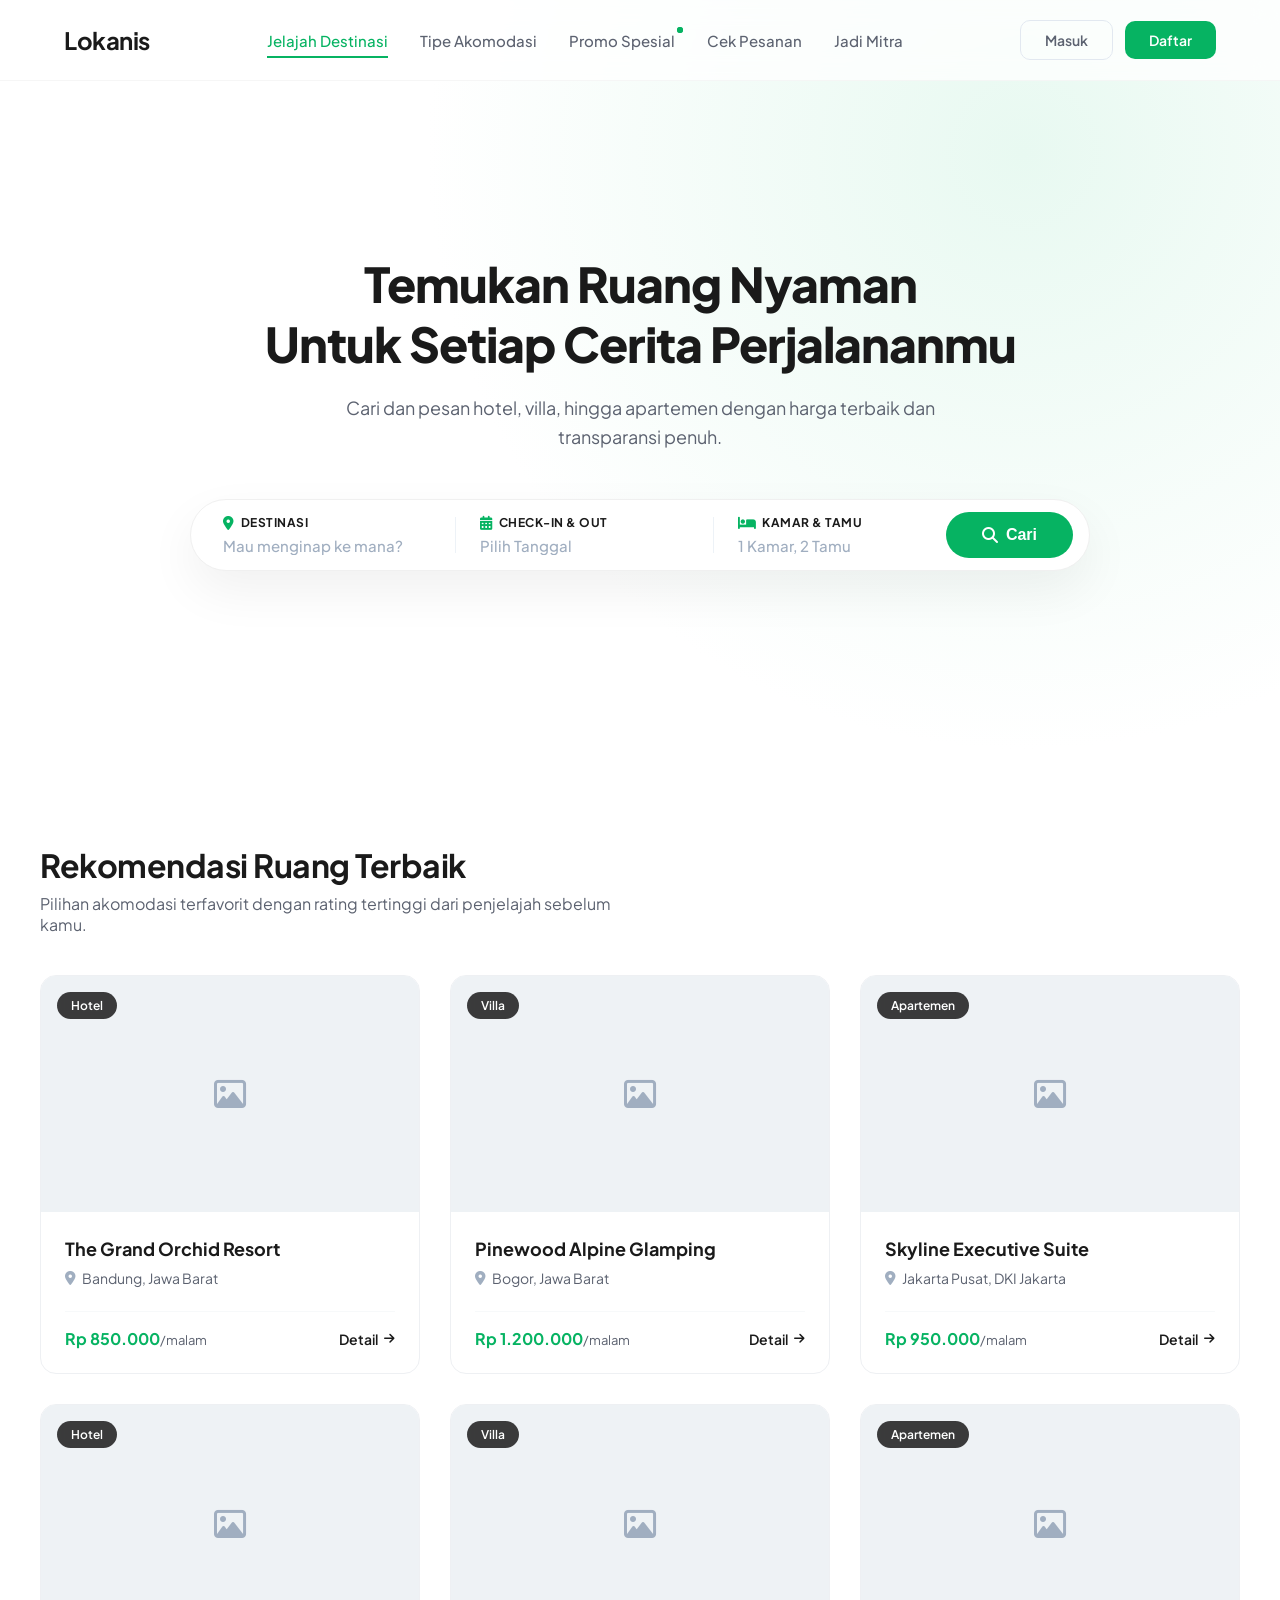
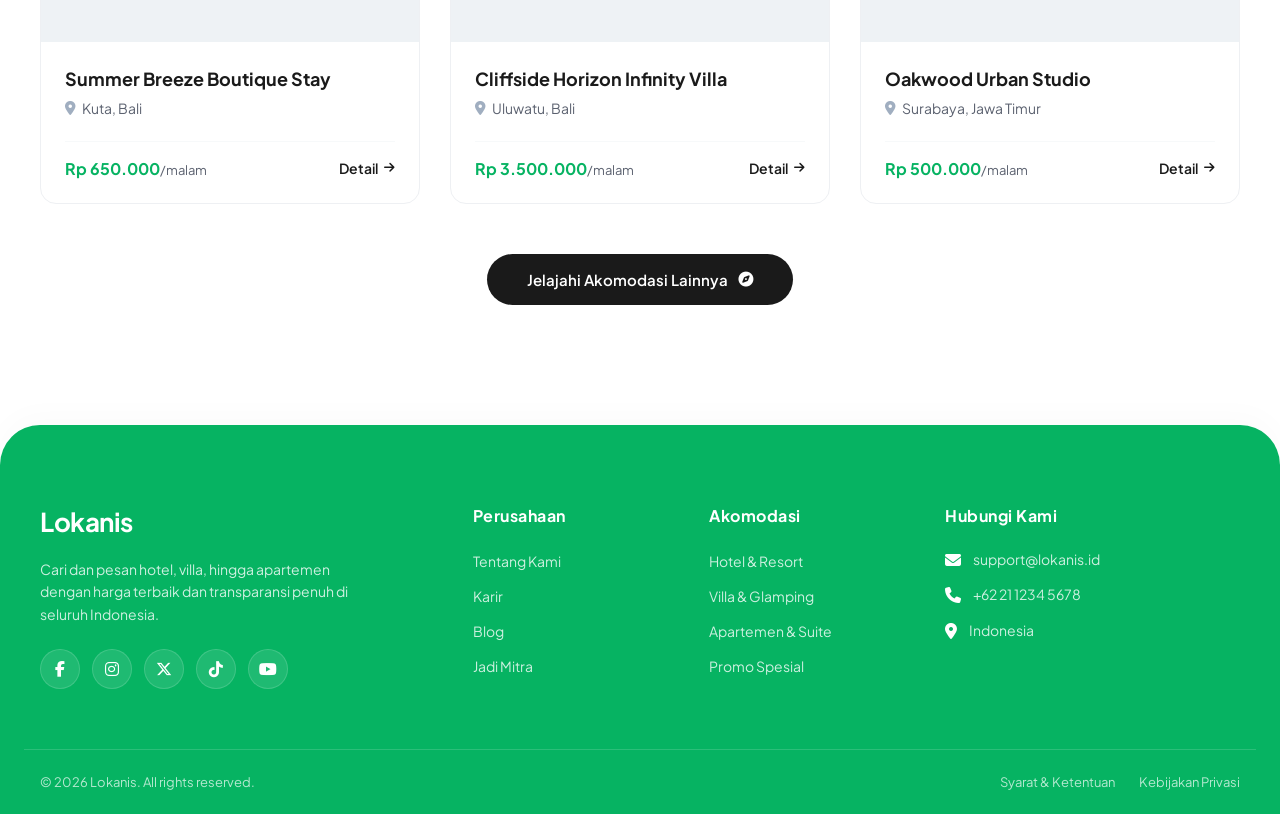
==== index.html @ 5cc17e64 "first commit" ====
<!DOCTYPE html>
<html lang="id">
<head>
  <meta charset="UTF-8">
  <meta name="viewport" content="width=device-width, initial-scale=1.0">
  <title>Lokanis - Cari Akomodasi Terbaik</title>
  <link rel="preconnect" href="https://fonts.googleapis.com">
  <link rel="preconnect" href="https://fonts.gstatic.com" crossorigin>
  <link href="https://fonts.googleapis.com/css2?family=Plus+Jakarta+Sans:wght@400;500;600;700&display=swap" rel="stylesheet">
  <link rel="stylesheet" href="https://cdnjs.cloudflare.com/ajax/libs/font-awesome/6.4.0/css/all.min.css">
  <link rel="stylesheet" href="../assets/css/index.css">
</head>
<body>

  <header class="navbar-header">
    <div class="navbar-container">
      <a href="#" class="logo">Lokanis</a>

      <nav class="nav-menu">
        <ul class="nav-list">
          <li class="nav-item"><a href="#" class="nav-link active">Jelajah Destinasi</a></li>
          <li class="nav-item"><a href="#" class="nav-link">Tipe Akomodasi</a></li>
          <li class="nav-item">
            <a href="#" class="nav-link promo-link">
              Promo Spesial <span class="promo-badge"></span>
            </a>
          </li>
          <li class="nav-item"><a href="#" class="nav-link">Cek Pesanan</a></li>
          <li class="nav-item"><a href="#" class="nav-link">Jadi Mitra</a></li>
        </ul>

        <div class="mobile-auth-buttons">
          <a href="#" class="btn-secondary">Masuk</a>
          <a href="#" class="btn-primary">Daftar</a>
        </div>
      </nav>

      <div class="auth-buttons">
        <a href="#" class="btn-secondary">Masuk</a>
        <a href="#" class="btn-primary">Daftar</a>
      </div>

      <button class="hamburger" aria-label="Toggle menu">
        <span class="bar"></span>
        <span class="bar"></span>
        <span class="bar"></span>
      </button>
    </div>
  </header>

  <section class="hero-section">
    <div class="hero-container">
      <h1 class="hero-heading">Temukan Ruang Nyaman<br>Untuk Setiap Cerita Perjalananmu</h1>
      <p class="hero-subheading">Cari dan pesan hotel, villa, hingga apartemen dengan harga terbaik dan transparansi penuh.</p>

      <div class="search-container">
        <form class="search-form">
          
          <div class="search-group">
            <label><i class="fa-solid fa-location-dot icon-green"></i> Destinasi</label>
            <input type="text" placeholder="Mau menginap ke mana?" required>
          </div>
          
          <div class="search-divider"></div>

          <div class="search-group">
            <label><i class="fa-solid fa-calendar-days icon-green"></i> Check-in & Out</label>
            <input type="text" placeholder="Pilih Tanggal" onfocus="(this.type='date')" onblur="(this.type='text')">
          </div>

          <div class="search-divider"></div>

          <div class="search-group">
            <label><i class="fa-solid fa-bed icon-green"></i> Kamar & Tamu</label>
            <input type="text" placeholder="1 Kamar, 2 Tamu">
          </div>

          <button type="submit" class="btn-search">
            <i class="fa-solid fa-magnifying-glass"></i> <span>Cari</span>
          </button>

        </form>
      </div>
    </div>
  </section>

  <section class="accommodation-section">
    <div class="section-container">
      
      <div class="section-header">
        <h2 class="section-title">Rekomendasi Ruang Terbaik</h2>
        <p class="section-subtitle">Pilihan akomodasi terfavorit dengan rating tertinggi dari penjelajah sebelum kamu.</p>
      </div>

      <div class="cards-grid">
        
        <div class="card-item">
          <div class="card-image-wrapper">
            <span class="card-badge">Hotel</span>
            <div class="card-image-placeholder">
              <i class="fa-regular fa-image"></i>
            </div>
          </div>
          <div class="card-content">
            <h3 class="card-title">The Grand Orchid Resort</h3>
            <p class="card-location"><i class="fa-solid fa-location-dot"></i> Bandung, Jawa Barat</p>
            <div class="card-footer">
              <div class="card-price">
                <span class="price-amount">Rp 850.000</span><span class="price-unit">/malam</span>
              </div>
              <a href="#" class="btn-detail">Detail <i class="fa-solid fa-arrow-right"></i></a>
            </div>
          </div>
        </div>

        <div class="card-item">
          <div class="card-image-wrapper">
            <span class="card-badge">Villa</span>
            <div class="card-image-placeholder">
              <i class="fa-regular fa-image"></i>
            </div>
          </div>
          <div class="card-content">
            <h3 class="card-title">Pinewood Alpine Glamping</h3>
            <p class="card-location"><i class="fa-solid fa-location-dot"></i> Bogor, Jawa Barat</p>
            <div class="card-footer">
              <div class="card-price">
                <span class="price-amount">Rp 1.200.000</span><span class="price-unit">/malam</span>
              </div>
              <a href="#" class="btn-detail">Detail <i class="fa-solid fa-arrow-right"></i></a>
            </div>
          </div>
        </div>

        <div class="card-item">
          <div class="card-image-wrapper">
            <span class="card-badge">Apartemen</span>
            <div class="card-image-placeholder">
              <i class="fa-regular fa-image"></i>
            </div>
          </div>
          <div class="card-content">
            <h3 class="card-title">Skyline Executive Suite</h3>
            <p class="card-location"><i class="fa-solid fa-location-dot"></i> Jakarta Pusat, DKI Jakarta</p>
            <div class="card-footer">
              <div class="card-price">
                <span class="price-amount">Rp 950.000</span><span class="price-unit">/malam</span>
              </div>
              <a href="#" class="btn-detail">Detail <i class="fa-solid fa-arrow-right"></i></a>
            </div>
          </div>
        </div>

        <div class="card-item">
          <div class="card-image-wrapper">
            <span class="card-badge">Hotel</span>
            <div class="card-image-placeholder">
              <i class="fa-regular fa-image"></i>
            </div>
          </div>
          <div class="card-content">
            <h3 class="card-title">Summer Breeze Boutique Stay</h3>
            <p class="card-location"><i class="fa-solid fa-location-dot"></i> Kuta, Bali</p>
            <div class="card-footer">
              <div class="card-price">
                <span class="price-amount">Rp 650.000</span><span class="price-unit">/malam</span>
              </div>
              <a href="#" class="btn-detail">Detail <i class="fa-solid fa-arrow-right"></i></a>
            </div>
          </div>
        </div>

        <div class="card-item">
          <div class="card-image-wrapper">
            <span class="card-badge">Villa</span>
            <div class="card-image-placeholder">
              <i class="fa-regular fa-image"></i>
            </div>
          </div>
          <div class="card-content">
            <h3 class="card-title">Cliffside Horizon Infinity Villa</h3>
            <p class="card-location"><i class="fa-solid fa-location-dot"></i> Uluwatu, Bali</p>
            <div class="card-footer">
              <div class="card-price">
                <span class="price-amount">Rp 3.500.000</span><span class="price-unit">/malam</span>
              </div>
              <a href="#" class="btn-detail">Detail <i class="fa-solid fa-arrow-right"></i></a>
            </div>
          </div>
        </div>

        <div class="card-item">
          <div class="card-image-wrapper">
            <span class="card-badge">Apartemen</span>
            <div class="card-image-placeholder">
              <i class="fa-regular fa-image"></i>
            </div>
          </div>
          <div class="card-content">
            <h3 class="card-title">Oakwood Urban Studio</h3>
            <p class="card-location"><i class="fa-solid fa-location-dot"></i> Surabaya, Jawa Timur</p>
            <div class="card-footer">
              <div class="card-price">
                <span class="price-amount">Rp 500.000</span><span class="price-unit">/malam</span>
              </div>
              <a href="#" class="btn-detail">Detail <i class="fa-solid fa-arrow-right"></i></a>
            </div>
          </div>
        </div>

      </div>

      <div class="explore-action">
        <a href="#" class="btn-explore">Jelajahi Akomodasi Lainnya <i class="fa-solid fa-compass"></i></a>
      </div>

    </div>
  </section>

  <footer class="global-footer">
    <div class="footer-wrapper-rounded"> <div class="footer-container">
        <div class="footer-column brand-info">
          <a href="#" class="footer-logo">Lokanis</a>
          <p class="footer-desc">Cari dan pesan hotel, villa, hingga apartemen dengan harga terbaik dan transparansi penuh di seluruh Indonesia.</p>
          <div class="social-medias">
            <a href="#" class="social-icon" aria-label="Facebook"><i class="fa-brands fa-facebook-f"></i></a>
            <a href="#" class="social-icon" aria-label="Instagram"><i class="fa-brands fa-instagram"></i></a>
            <a href="#" class="social-icon" aria-label="X (Twitter)"><i class="fa-brands fa-x-twitter"></i></a>
            <a href="#" class="social-icon" aria-label="TikTok"><i class="fa-brands fa-tiktok"></i></a>
            <a href="#" class="social-icon" aria-label="YouTube"><i class="fa-brands fa-youtube"></i></a>
          </div>
        </div>

        <div class="footer-column">
          <h3 class="footer-title">Perusahaan</h3>
          <ul class="footer-links">
            <li><a href="#">Tentang Kami</a></li>
            <li><a href="#">Karir</a></li>
            <li><a href="#">Blog</a></li>
            <li><a href="#">Jadi Mitra</a></li>
          </ul>
        </div>

        <div class="footer-column">
          <h3 class="footer-title">Akomodasi</h3>
          <ul class="footer-links">
            <li><a href="#">Hotel & Resort</a></li>
            <li><a href="#">Villa & Glamping</a></li>
            <li><a href="#">Apartemen & Suite</a></li>
            <li><a href="#">Promo Spesial</a></li>
          </ul>
        </div>

        <div class="footer-column contact-info">
          <h3 class="footer-title">Hubungi Kami</h3>
          <ul class="footer-contact-list">
            <li><i class="fa-solid fa-envelope"></i> support@lokanis.id</li>
            <li><i class="fa-solid fa-phone"></i> +62 21 1234 5678</li>
            <li><i class="fa-solid fa-location-dot"></i>Indonesia</li>
          </ul>
        </div>
      </div>

      <div class="footer-bottom">
        <div class="footer-bottom-container">
          <p>&copy; 2026 Lokanis. All rights reserved.</p>
          <div class="footer-bottom-links">
            <a href="#">Syarat & Ketentuan</a>
            <a href="#">Kebijakan Privasi</a>
          </div>
        </div>
      </div>

    </div>
  </footer>

  <script src="../assets/js/index.js"></script>
</body>
</html>
---- assets/css/index.css ----
:root {
  --primary-green: #06b362;
  --primary-green-hover: #05924e;
  --dark-text: #1a1a1a;
  --muted-text: #5c6270;
  --bg-white: #ffffff;
  --transition-smooth: all 0.4s cubic-bezier(0.16, 1, 0.3, 1);
}

* {
  margin: 0;
  padding: 0;
  box-sizing: border-box;
}

body {
  font-family: 'Plus Jakarta Sans', sans-serif;
  background-color: #f8f9fa;
  min-height: 100vh;
}

/* ==========================================================================
   STICKY & TRANSPARENT BLUR NAVBAR
   ========================================================================== */
.navbar-header {
  position: fixed; /* Membuat navbar menempel di atas */
  top: 0;
  left: 0;
  width: 100%;
  background-color: rgba(255, 255, 255, 0.75); /* Transparan transisi tipis */
  backdrop-filter: blur(12px); /* Efek kaca (Glassmorphism) tembus pandang belakang */
  -webkit-backdrop-filter: blur(12px);
  border-bottom: 1px solid rgba(240, 240, 240, 0.6);
  z-index: 1000;
  transition: var(--transition-smooth);
}

/* Ketika di-scroll, background sedikit lebih solid & rapat */
.navbar-header.scrolled {
  background-color: rgba(255, 255, 255, 0.95);
  box-shadow: 0 10px 30px rgba(0, 0, 0, 0.04);
  border-bottom: 1px solid #f0f0f0;
}

.navbar-container {
  max-width: 1200px;
  margin: 0 auto;
  padding: 20px 24px;
  display: flex;
  align-items: center;
  justify-content: space-between;
  transition: var(--transition-smooth);
}

.navbar-header.scrolled .navbar-container {
  padding: 14px 24px; /* Mengecil halus saat di-scroll */
}

/* Logo & Menu */
.logo {
  font-size: 24px;
  font-weight: 700;
  color: var(--dark-text);
  text-decoration: none;
  letter-spacing: -0.5px;
}

.nav-list {
  display: flex;
  list-style: none;
  gap: 32px;
  align-items: center;
}

.nav-link {
  font-size: 15px;
  font-weight: 500;
  color: var(--muted-text);
  text-decoration: none;
  position: relative;
  padding: 8px 0;
  transition: var(--transition-smooth);
}

.nav-link:hover, .nav-link.active {
  color: var(--primary-green);
}

.nav-link::after {
  content: '';
  position: absolute;
  bottom: 0;
  left: 0;
  width: 0;
  height: 2px;
  background-color: var(--primary-green);
  transition: var(--transition-smooth);
}

.nav-link:hover::after, .nav-link.active::after {
  width: 100%;
}

/* Promo Badge Pulse */
.promo-link { position: relative; }
.promo-badge {
  width: 6px;
  height: 6px;
  background-color: var(--primary-green);
  border-radius: 50%;
  position: absolute;
  top: 4px;
  right: -8px;
}
.promo-badge::before {
  content: '';
  position: absolute;
  width: 100%; height: 100%;
  background-color: var(--primary-green);
  border-radius: 50%;
  animation: pulse 1.8s infinite ease-in-out;
}
@keyframes pulse {
  0% { transform: scale(1); opacity: 0.8; }
  100% { transform: scale(3.5); opacity: 0; }
}

/* Buttons Styling */
.auth-buttons {
  display: flex;
  align-items: center;
  gap: 12px;
}

/* FIX BUG DESKTOP: Menyembunyikan tombol mobile auth di layar lebar agar tidak menumpuk */
.mobile-auth-buttons {
  display: none; 
}

.btn-primary {
  background-color: var(--primary-green);
  color: var(--bg-white);
  padding: 10px 24px;
  border-radius: 10px;
  font-weight: 600;
  text-decoration: none;
  font-size: 14px;
  transition: var(--transition-smooth);
}

.btn-primary:hover {
  background-color: var(--primary-green-hover);
  transform: translateY(-1px);
  box-shadow: 0 6px 20px rgba(6, 179, 98, 0.25);
}

.btn-secondary {
  background: transparent;
  color: var(--muted-text);
  padding: 10px 24px;
  border-radius: 10px;
  font-weight: 600;
  text-decoration: none;
  font-size: 14px;
  border: 1.5px solid #e2e8f0;
  transition: var(--transition-smooth);
}

.btn-secondary:hover {
  border-color: var(--primary-green);
  color: var(--primary-green);
}

/* Hamburger */
.hamburger {
  display: none;
  cursor: pointer;
  background: none;
  border: none;
  padding: 5px;
  z-index: 1100;
}

.bar {
  display: block;
  width: 24px;
  height: 2px;
  margin: 5px auto;
  background-color: var(--dark-text);
  transition: var(--transition-smooth);
}

/* ==========================================================================
   HERO SECTION DESIGN WITH MODERN LIGHT BG
   ========================================================================== */
.hero-section {
  position: relative;
  padding: 160px 24px 100px 24px; /* Ruang atas disesuaikan agar tidak tertutup sticky navbar */
  background: radial-gradient(circle at 80% 20%, #e8f9f1 0%, #ffffff 50%);
  min-height: 85vh;
  display: flex;
  align-items: center;
  justify-content: center;
  text-align: center;
}

.hero-container {
  max-width: 900px;
  width: 100%;
}

.hero-heading {
  font-size: 48px;
  font-weight: 800;
  color: var(--dark-text);
  line-height: 1.25;
  letter-spacing: -1px;
  margin-bottom: 20px;
}

.hero-subheading {
  font-size: 18px;
  color: var(--muted-text);
  font-weight: 400;
  max-width: 640px;
  margin: 0 auto 48px auto;
  line-height: 1.6;
}

/* ==========================================================================
   SEARCH BAR COMPONENT (PREMIUM & CLEAN)
   ========================================================================== */
.search-container {
  background-color: var(--bg-white);
  padding: 12px 16px 12px 32px;
  border-radius: 100px; /* Bentuk kapsul sempurna pill-shaped */
  box-shadow: 0 20px 50px rgba(0, 0, 0, 0.06);
  border: 1px solid #f0f0f0;
  width: 100%;
}

.search-form {
  display: flex;
  align-items: center;
  justify-content: space-between;
  width: 100%;
}

.search-group {
  display: flex;
  flex-direction: column;
  align-items: flex-start;
  flex: 1;
  padding-right: 12px;
}

.search-group label {
  font-size: 12px;
  font-weight: 700;
  text-transform: uppercase;
  color: var(--dark-text);
  margin-bottom: 6px;
  display: flex;
  align-items: center;
  gap: 6px;
  letter-spacing: 0.5px;
}

.icon-green {
  color: var(--primary-green);
  font-size: 14px;
}

.search-group input {
  border: none;
  outline: none;
  width: 100%;
  font-family: inherit;
  font-size: 15px;
  font-weight: 500;
  color: var(--dark-text);
  background: transparent;
}

.search-group input::placeholder {
  color: #a0aec0;
}

/* Pembatas vertikal antar input form */
.search-divider {
  width: 1px;
  height: 36px;
  background-color: #edf2f7;
  margin: 0 24px;
}

/* Tombol Cari Kapsul */
.btn-search {
  background-color: var(--primary-green);
  color: var(--bg-white);
  border: none;
  outline: none;
  padding: 14px 36px;
  border-radius: 100px;
  font-size: 16px;
  font-weight: 600;
  cursor: pointer;
  display: flex;
  align-items: center;
  gap: 8px;
  transition: var(--transition-smooth);
}

.btn-search:hover {
  background-color: var(--primary-green-hover);
  box-shadow: 0 6px 20px rgba(6, 179, 98, 0.3);
}

/* ==========================================================================
   ACCOMMODATION GRID SECTION (3x2 WORKSPACE)
   ========================================================================== */
.accommodation-section {
  padding: 80px 24px;
  background-color: #ffffff;
  width: 100%;
}

.section-container {
  max-width: 1200px;
  margin: 0 auto;
}

.section-header {
  text-align: left;
  margin-bottom: 40px;
}

.section-title {
  font-size: 32px;
  font-weight: 700;
  color: var(--dark-text);
  letter-spacing: -0.5px;
  margin-bottom: 8px;
}

.section-subtitle {
  font-size: 16px;
  color: var(--muted-text);
  max-width: 600px;
}

/* Base Grid System - Menghasilkan susunan pas 3 kolom */
.cards-grid {
  display: grid;
  grid-template-columns: repeat(3, 1fr);
  gap: 30px;
  margin-bottom: 50px;
}

/* Premium Card Item Container */
/* Update di bagian .card-item desktop (bukan yang di dalam @media mobile) */
.card-item {
  background-color: var(--bg-white);
  border-radius: 16px;
  border: 1px solid #eef0f3;
  overflow: hidden;
  display: flex;
  flex-direction: column;
  
  /* --- CODE TAMBAHAN UNTUK ANIMASI JS --- */
  opacity: 0; 
  transform: translateY(40px); /* Posisi awal agak di bawah */
  transition: opacity 0.6s cubic-bezier(0.16, 1, 0.3, 1), 
              transform 0.6s cubic-bezier(0.16, 1, 0.3, 1),
              border-color 0.4s ease,
              box-shadow 0.4s ease; /* Gabungkan efek scroll dan efek hover */
}

/* Class helper yang bakal ditempel oleh JavaScript pas di-scroll */
.card-item.show {
  opacity: 1;
  transform: translateY(0); /* Naik ke posisi asli dengan halus */
}

/* Efek Hover Card Premium (Lift up + Elevated Shadow) */
.card-item:hover {
  transform: translateY(-8px);
  box-shadow: 0 20px 40px rgba(0, 0, 0, 0.06);
  border-color: rgba(6, 179, 98, 0.15);
}

/* Image Wrapper with Aspect Ratio */
.card-image-wrapper {
  position: relative;
  width: 100%;
  aspect-ratio: 16 / 10;
  background-color: #eef2f5;
  overflow: hidden;
}

.card-image-placeholder {
  width: 100%;
  height: 100%;
  display: flex;
  align-items: center;
  justify-content: center;
  color: #a0aec0;
  font-size: 32px;
  transition: var(--transition-smooth);
}

/* Zoom effect pada placeholder gambar ketika kontainer di-hover */
.card-item:hover .card-image-placeholder {
  transform: scale(1.06);
  color: var(--primary-green);
}

.card-badge {
  position: absolute;
  top: 16px;
  left: 16px;
  background-color: rgba(26, 26, 26, 0.85);
  backdrop-filter: blur(4px);
  -webkit-backdrop-filter: blur(4px);
  color: var(--bg-white);
  padding: 6px 14px;
  border-radius: 30px;
  font-size: 12px;
  font-weight: 600;
  z-index: 2;
}

/* Typography Inside Content Box */
.card-content {
  padding: 24px;
  display: flex;
  flex-direction: column;
  flex: 1;
}

.card-title {
  font-size: 18px;
  font-weight: 700;
  color: var(--dark-text);
  line-height: 1.4;
  margin-bottom: 8px;
  white-space: nowrap;
  overflow: hidden;
  text-overflow: ellipsis; /* Cegah teks berantakan jika terlalu panjang */
}

.card-location {
  font-size: 14px;
  color: var(--muted-text);
  display: flex;
  align-items: center;
  gap: 6px;
  margin-bottom: 24px;
}

.card-location i {
  color: #a0aec0;
}

/* Footer Element inside Card Component */
.card-footer {
  display: flex;
  align-items: center;
  justify-content: space-between;
  margin-top: auto; /* Memaksa footer menempel rata bawah */
  padding-top: 16px;
  border-top: 1px solid #f7f9fa;
}

.price-amount {
  font-size: 16px;
  font-weight: 700;
  color: var(--primary-green);
}

.price-unit {
  font-size: 13px;
  color: var(--muted-text);
}

/* Button Detail Micro-Interaction */
.btn-detail {
  font-size: 14px;
  font-weight: 600;
  color: var(--dark-text);
  text-decoration: none;
  display: flex;
  align-items: center;
  gap: 6px;
  transition: var(--transition-smooth);
}

.btn-detail i {
  font-size: 12px;
  transition: var(--transition-smooth);
}

/* Hover effect khusus button detail (panah bergeser ke kanan) */
.card-item:hover .btn-detail {
  color: var(--primary-green);
}

.card-item:hover .btn-detail i {
  transform: translateX(4px);
}

/* Bottom Explore Action Area */
.explore-action {
  text-align: center;
  margin-top: 20px;
}

.btn-explore {
  display: inline-flex;
  align-items: center;
  gap: 10px;
  background-color: var(--dark-text);
  color: var(--bg-white);
  padding: 16px 40px;
  border-radius: 100px;
  font-size: 15px;
  font-weight: 600;
  text-decoration: none;
  transition: var(--transition-smooth);
}

/* Hover Effect Explore Button (Inverse Green Color System) */
.btn-explore:hover {
  background-color: var(--primary-green);
  box-shadow: 0 10px 25px rgba(6, 179, 98, 0.25);
  transform: translateY(-2px);
}

.btn-explore i {
  transition: transform 0.6s cubic-bezier(0.16, 1, 0.3, 1);
}

.btn-explore:hover i {
  transform: rotate(45deg); /* Efek kompas berputar halus saat dieksplor */
}

/* ==========================================================================
   GLOBAL FOOTER SECTION (GREEN MODERN STYLE WITH PREMIUM ROUNDED CORNER)
   ========================================================================== */
.global-footer {
  background-color: #ffffff; /* Sesuai warna background section di atasnya */
  padding-top: 40px; /* Jarak halus sebelum transisi lengkungan */
  width: 100%;
}

/* Kontainer utama yang membentuk lengkungan kapsul atas */
.footer-wrapper-rounded {
  background-color: var(--primary-green);
  color: rgba(255, 255, 255, 0.9);
  padding: 80px 24px 0 24px;
  border-top-left-radius: 40px;  /* Lengkungan kiri atas */
  border-top-right-radius: 40px; /* Lengkungan kanan atas */
  box-shadow: 0 -10px 30px rgba(0, 0, 0, 0.02); /* Bayangan soft ke atas */
  overflow: hidden;
}

.footer-container {
  max-width: 1200px;
  margin: 0 auto;
  display: grid;
  grid-template-columns: 2fr repeat(2, 1fr) 1.5fr;
  gap: 40px;
  padding-bottom: 60px;
}

.footer-column {
  display: flex;
  flex-direction: column;
}

/* Brand Info Styling */
.footer-logo {
  font-size: 26px;
  font-weight: 700;
  color: var(--bg-white);
  text-decoration: none;
  letter-spacing: -0.5px;
  margin-bottom: 20px;
  display: inline-block;
}

.footer-desc {
  font-size: 14px;
  line-height: 1.6;
  color: rgba(255, 255, 255, 0.8);
  margin-bottom: 24px;
  max-width: 320px;
}

/* Social Media Icons Box */
.social-medias {
  display: flex;
  gap: 12px;
}

.social-icon {
  width: 40px;
  height: 40px;
  background-color: rgba(255, 255, 255, 0.1);
  border: 1px solid rgba(255, 255, 255, 0.15);
  border-radius: 50%;
  display: flex;
  align-items: center;
  justify-content: center;
  color: var(--bg-white);
  text-decoration: none;
  font-size: 16px;
  transition: var(--transition-smooth);
}

.social-icon:hover {
  background-color: var(--bg-white);
  color: var(--primary-green);
  transform: translateY(-4px);
  box-shadow: 0 10px 20px rgba(0, 0, 0, 0.1);
}

/* Typography Footer Links */
.footer-title {
  font-size: 16px;
  font-weight: 700;
  color: var(--bg-white);
  margin-bottom: 24px;
  letter-spacing: 0.5px;
}

.footer-links {
  list-style: none;
  display: flex;
  flex-direction: column;
  gap: 14px;
}

.footer-links a {
  font-size: 14px;
  color: rgba(255, 255, 255, 0.8);
  text-decoration: none;
  transition: var(--transition-smooth);
  display: inline-block;
}

.footer-links a:hover {
  color: var(--bg-white);
  transform: translateX(4px);
}

/* Contact Info Styling */
.footer-contact-list {
  list-style: none;
  display: flex;
  flex-direction: column;
  gap: 16px;
}

.footer-contact-list li {
  font-size: 14px;
  color: rgba(255, 255, 255, 0.8);
  display: flex;
  align-items: flex-start;
  gap: 12px;
  line-height: 1.4;
}

.footer-contact-list i {
  font-size: 16px;
  color: var(--bg-white);
  margin-top: 2px;
}

/* Footer Copyright Area */
.footer-bottom {
  border-top: 1px solid rgba(255, 255, 255, 0.15);
  padding: 24px 0;
}

.footer-bottom-container {
  max-width: 1200px;
  margin: 0 auto;
  display: flex;
  justify-content: space-between;
  align-items: center;
  font-size: 13px;
  color: rgba(255, 255, 255, 0.7);
}

.footer-bottom-links {
  display: flex;
  gap: 24px;
}

.footer-bottom-links a {
  color: rgba(255, 255, 255, 0.7);
  text-decoration: none;
  transition: var(--transition-smooth);
}

.footer-bottom-links a:hover {
  color: var(--bg-white);
}

/* ==========================================================================
   MEDIA QUERY RESPONSIVE LAYOUT (MOBILE COMPATIBLE)
   ========================================================================== */
@media (max-width: 992px) {
  .auth-buttons { display: none; }
  .hamburger { display: block; }

  .hamburger.active .bar:nth-child(2) { opacity: 0; }
  .hamburger.active .bar:nth-child(1) { transform: translateY(7px) rotate(45deg); background-color: var(--primary-green); }
  .hamburger.active .bar:nth-child(3) { transform: translateY(-7px) rotate(-45deg); background-color: var(--primary-green); }

  /* Drawer Nav */
  .nav-menu {
    position: fixed;
    top: 0; right: -100%;
    width: 300px; height: 100vh;
    background-color: var(--bg-white);
    box-shadow: -10px 0 30px rgba(0,0,0,0.05);
    display: flex; flex-direction: column;
    padding: 100px 32px 40px 32px; gap: 40px;
    transition: cubic-bezier(0.16, 1, 0.3, 1) 0.5s;
  }

  .nav-menu.active { right: 0; }
  .nav-list { flex-direction: column; align-items: flex-start; gap: 28px; width: 100%; }
  .nav-item { width: 100%; }
  .nav-link { font-size: 18px; width: 100%; display: block; }
  .nav-link::after { display: none; }

  .mobile-auth-buttons {
    display: flex; flex-direction: column;
    width: 100%; gap: 12px; margin-top: auto;
  }
  .mobile-auth-buttons .btn-primary,
  .mobile-auth-buttons .btn-secondary { text-align: center; width: 100%; }

  /* Responsive Hero Text */
  .hero-section { padding-top: 130px; }
  .hero-heading { font-size: 32px; }
  .hero-subheading { font-size: 15px; margin-bottom: 32px; }

  /* SEARCH BAR TRANSFORMS TO VERTICAL IN MOBILE */
  .search-container {
    border-radius: 24px;
    padding: 24px;
  }
  
  .search-form {
    flex-direction: column;
    gap: 20px;
  }

  .search-group {
    width: 100%;
    padding-right: 0;
  }

  .search-group input {
    border-bottom: 1px solid #edf2f7;
    padding-bottom: 8px;
  }

  .search-divider {
    display: none; /* Hilangkan garis pembatas di mobile */
  }

  .btn-search {
    width: 100%;
    justify-content: center;
    border-radius: 12px;
    padding: 16px;
  }

  /* RESPONSIVE CARD CONFIGURATIONS */
  .accommodation-section {
    padding: 60px 24px;
  }

  .section-header {
    text-align: center;
    margin-bottom: 32px;
  }

  .section-title {
    font-size: 26px;
  }

  /* Mengubah 3 kolom desktop menjadi 1 kolom vertikal rapi di mobile */
  .cards-grid {
    grid-template-columns: 1fr;
    gap: 24px;
    margin-bottom: 40px;
  }
  
  .card-item {
    max-width: 100%;
  }

  .btn-explore {
    width: 100%;
    justify-content: center;
    padding: 14px 24px;
  }

  /* RESPONSIVE GLOBAL FOOTER CONFIGURATIONS */
  .global-footer {
    padding-top: 20px;
  }

  .footer-wrapper-rounded {
    padding: 60px 24px 0 24px;
    border-top-left-radius: 24px;  /* Lengkungan disesuaikan untuk mobile */
    border-top-right-radius: 24px;
  }

  .footer-container {
    grid-template-columns: 1fr;
    gap: 40px;
    padding-bottom: 40px;
  }

  .brand-info, .footer-column {
    align-items: center;
    text-align: center;
  }

  .footer-desc {
    max-width: 100%;
  }

  .footer-title {
    margin-bottom: 16px;
  }

  .footer-contact-list li {
    justify-content: center;
  }

  .footer-bottom-container {
    flex-direction: column;
    gap: 16px;
    text-align: center;
  }

  .footer-bottom-links {
    justify-content: center;
    gap: 16px;
  }
}
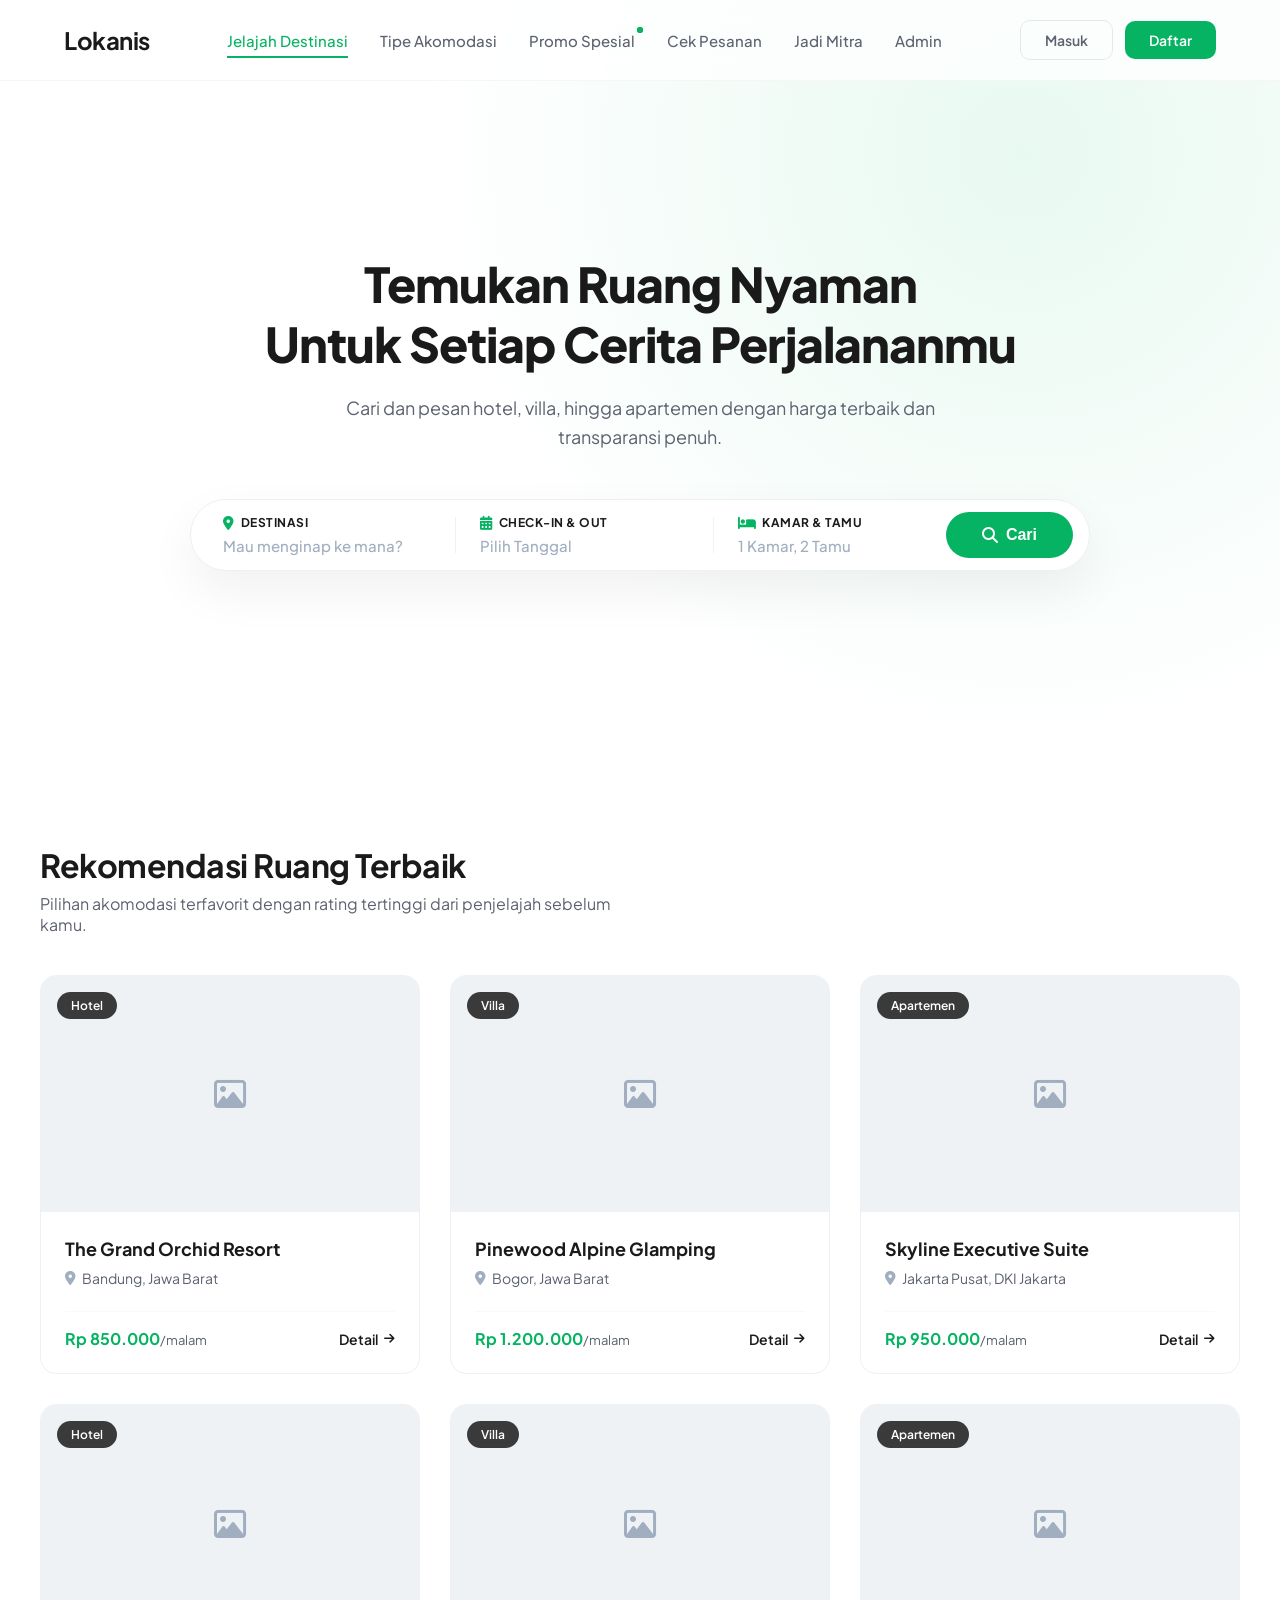
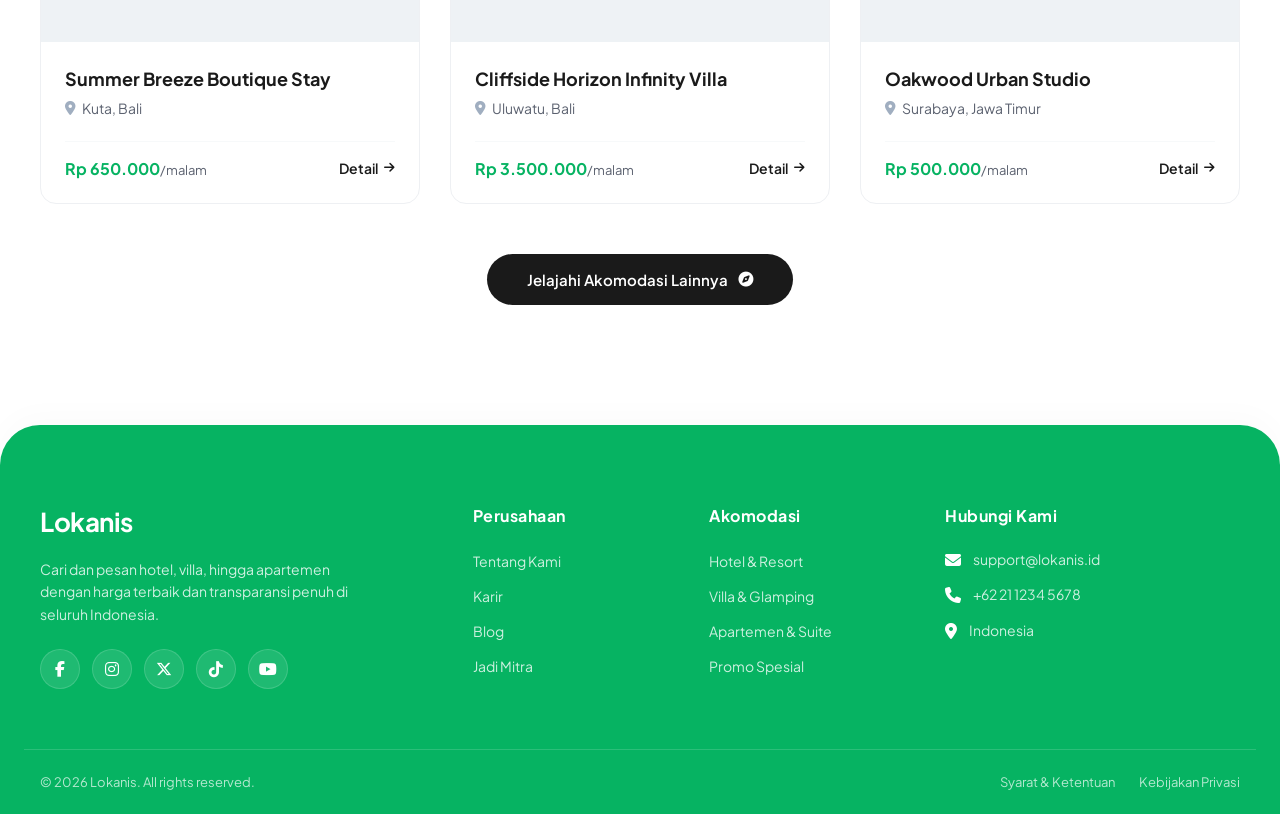
==== commit 5875df08: "feat: add admin feature" ====
--- a/index.html
+++ b/index.html
@@ -27,6 +27,8 @@
           </li>
           <li class="nav-item"><a href="#" class="nav-link">Cek Pesanan</a></li>
           <li class="nav-item"><a href="#" class="nav-link">Jadi Mitra</a></li>
+          <li class="nav-item"><a href="../page/admin.html" class="nav-link">Admin</a></li>
+
         </ul>
 
         <div class="mobile-auth-buttons">
@@ -36,8 +38,8 @@
       </nav>
 
       <div class="auth-buttons">
-        <a href="#" class="btn-secondary">Masuk</a>
-        <a href="#" class="btn-primary">Daftar</a>
+        <a href="../page/login.html" class="btn-secondary">Masuk</a>
+        <a href="../page/register.html" class="btn-primary">Daftar</a>
       </div>
 
       <button class="hamburger" aria-label="Toggle menu">
